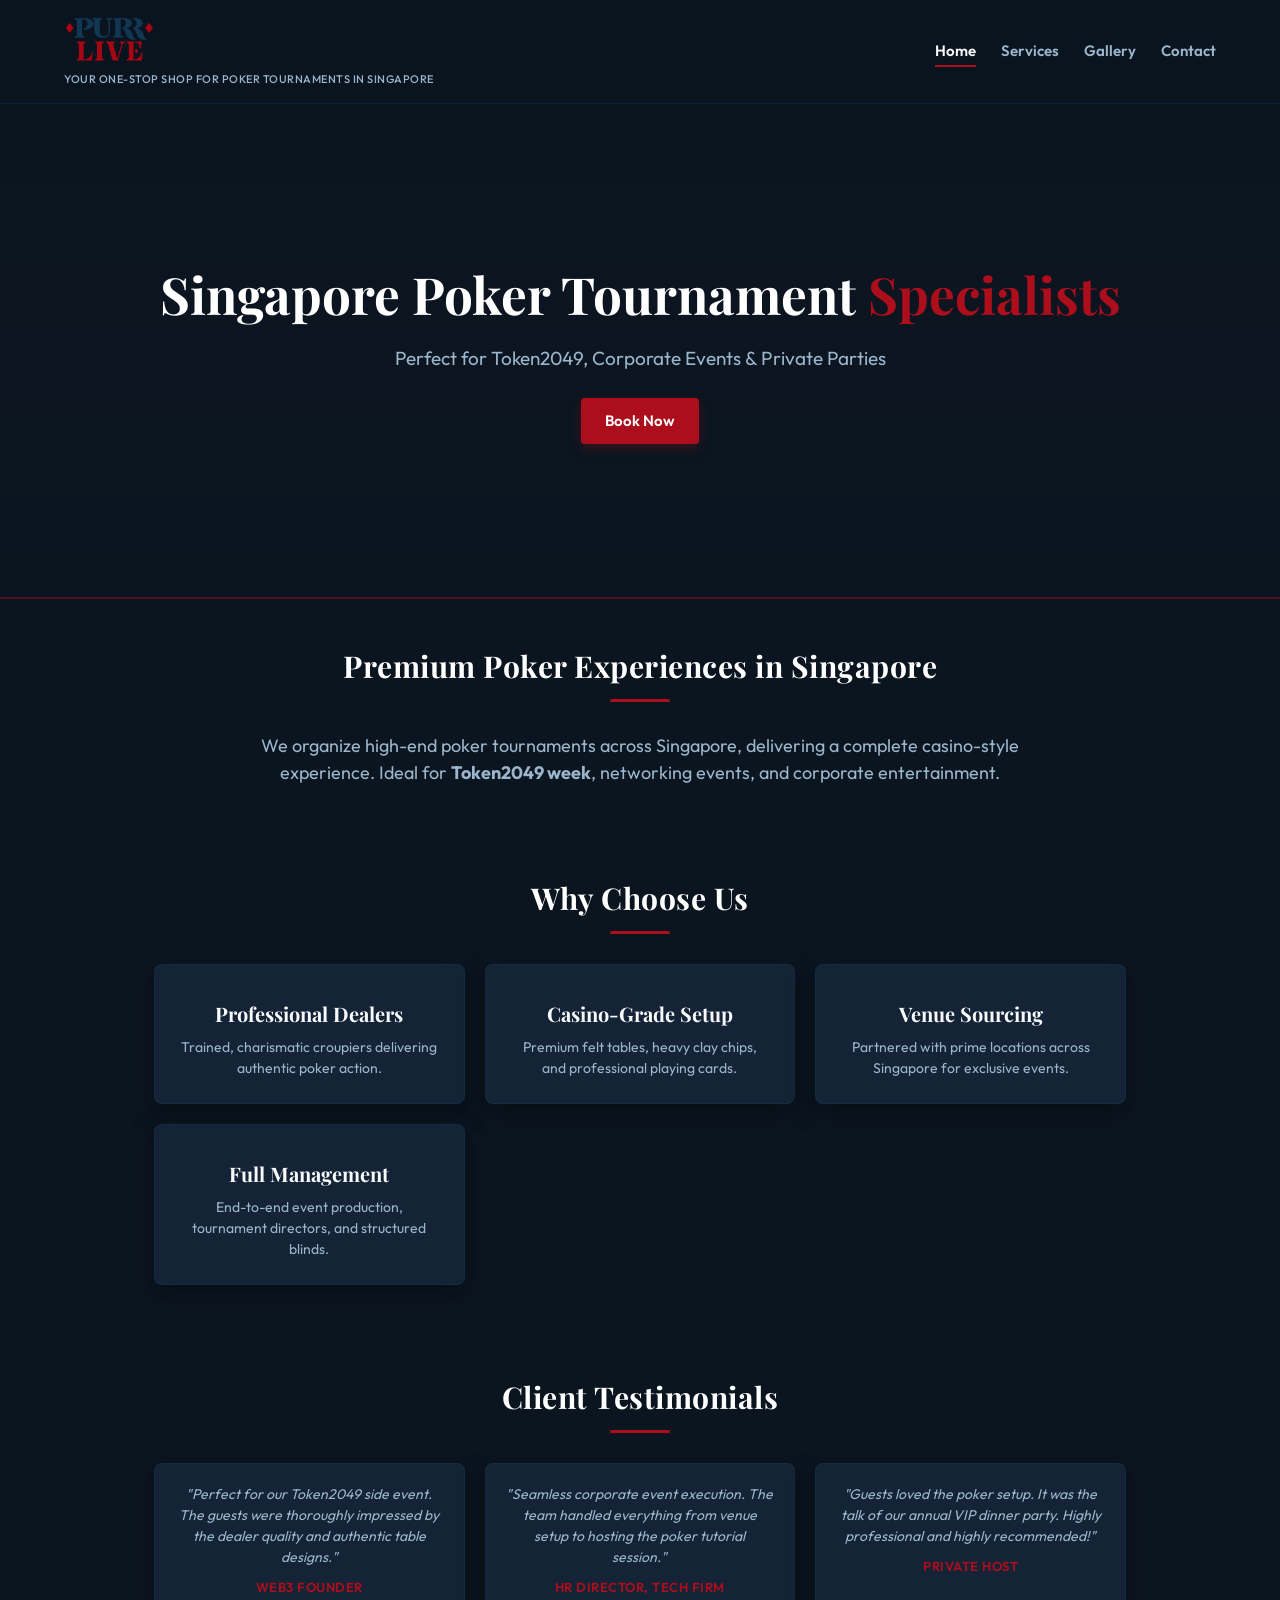
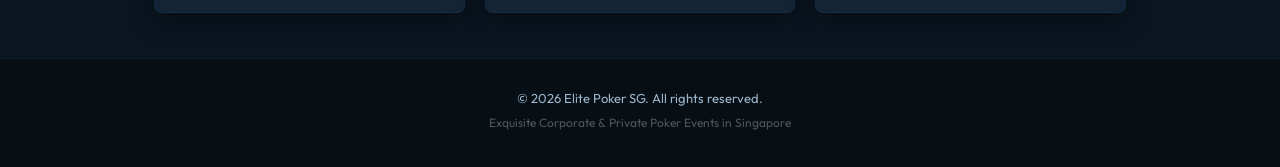
==== index.html @ 1784d0e1 "Initial commit" ====
<!DOCTYPE html>
<html lang="en">
<head>
  <meta charset="UTF-8">
  <meta name="viewport" content="width=device-width, initial-scale=1.0">
  <title>Poker Tournament Organizer Singapore | Token2049 Events - Elite Poker SG</title>
  <meta name="description" content="Premium poker tournament event services in Singapore. Ideal for Token2049, corporate events, and private parties. Tables, chips, dealers, full event setup.">
  <link rel="stylesheet" href="style.css">
</head>
<body>

  <nav>
    <div class="logo-container">
      <a href="index.html" class="logo"><img src="images/logo.png" alt="Elite Poker Logo"></a>
      <span class="tagline">Your one-stop shop for poker tournaments in Singapore</span>
    </div>
    <button class="menu-btn" id="menu-toggle">☰</button>
    <div class="nav-links" id="nav-links">
      <a href="index.html" class="active">Home</a>
      <a href="services.html">Services</a>
      <a href="gallery.html">Gallery</a>
      <a href="contact.html">Contact</a>
    </div>
  </nav>

  <div class="hero">
    <div class="hero-content">
      <h1>Singapore Poker Tournament <span>Specialists</span></h1>
      <p>Perfect for Token2049, Corporate Events & Private Parties</p>
      <a href="contact.html" class="btn">Book Now</a>
    </div>
  </div>

  <section>
    <h2>Premium Poker Experiences in Singapore</h2>
    <div style="max-width: 800px; margin: 0 auto; text-align: center; font-size: 18px; color: var(--text-muted);">
      <p>
        We organize high-end poker tournaments across Singapore, delivering a complete casino-style experience. Ideal for <strong>Token2049 week</strong>, networking events, and corporate entertainment.
      </p>
    </div>
  </section>

  <section>
    <h2>Why Choose Us</h2>
    <div class="grid">
      <div class="card">
        <h3>Professional Dealers</h3>
        <p>Trained, charismatic croupiers delivering authentic poker action.</p>
      </div>
      <div class="card">
        <h3>Casino-Grade Setup</h3>
        <p>Premium felt tables, heavy clay chips, and professional playing cards.</p>
      </div>
      <div class="card">
        <h3>Venue Sourcing</h3>
        <p>Partnered with prime locations across Singapore for exclusive events.</p>
      </div>
      <div class="card">
        <h3>Full Management</h3>
        <p>End-to-end event production, tournament directors, and structured blinds.</p>
      </div>
    </div>
  </section>

  <section>
    <h2>Client Testimonials</h2>
    <div class="grid">
      <div class="card testimonial-card">
        <p>"Perfect for our Token2049 side event. The guests were thoroughly impressed by the dealer quality and authentic table designs."</p>
        <div class="testimonial-author">Web3 Founder</div>
      </div>
      <div class="card testimonial-card">
        <p>"Seamless corporate event execution. The team handled everything from venue setup to hosting the poker tutorial session."</p>
        <div class="testimonial-author">HR Director, Tech firm</div>
      </div>
      <div class="card testimonial-card">
        <p>"Guests loved the poker setup. It was the talk of our annual VIP dinner party. Highly professional and highly recommended!"</p>
        <div class="testimonial-author">Private Host</div>
      </div>
    </div>
  </section>

  <footer>
    <p>© 2026 Elite Poker SG. All rights reserved.</p>
    <p style="font-size: 12px; color: rgba(255,255,255,0.3);">Exquisite Corporate & Private Poker Events in Singapore</p>
  </footer>

  <script src="script.js"></script>
</body>
</html>
---- style.css ----
@import url('https://fonts.googleapis.com/css2?family=Outfit:wght@300;400;600;700;800&family=Playfair+Display:ital,wght@0,600;0,700;1,500&display=swap');

:root {
  --bg-dark: #0b1520;
  --bg-card: #142436;
  --blue-primary: rgb(18, 55, 83);
  --blue-hover: #225a83;
  --red-primary: rgb(173, 14, 28);
  --red-hover: #cf1a29;
  --text-light: #f8fafc;
  --text-muted: #9bb6cc;
  --border-color: rgba(18, 55, 83, 0.4);
  --border-accent: rgba(173, 14, 28, 0.4);
  --font-heading: 'Playfair Display', serif;
  --font-body: 'Outfit', sans-serif;
  --transition-smooth: all 0.25s cubic-bezier(0.4, 0, 0.2, 1);
  --shadow-premium: 0 8px 24px rgba(0, 0, 0, 0.4);
}

* {
  box-sizing: border-box;
  margin: 0;
  padding: 0;
}

body {
  background: var(--bg-dark);
  color: var(--text-light);
  font-family: var(--font-body);
  line-height: 1.5;
  overflow-x: hidden;
}

/* Navigation Bar */
nav {
  display: flex;
  justify-content: space-between;
  align-items: center;
  padding: 15px 5%;
  background: rgba(11, 21, 32, 0.95);
  backdrop-filter: blur(10px);
  position: sticky;
  top: 0;
  z-index: 1000;
  border-bottom: 1px solid var(--border-color);
}

.logo-container {
  display: flex;
  flex-direction: column;
  gap: 2px;
}

.logo img {
  height: 48px;
  width: auto;
  object-fit: contain;
}

.tagline {
  font-size: 11px;
  color: var(--text-muted);
  font-weight: 500;
  letter-spacing: 0.5px;
  text-transform: uppercase;
}

.nav-links {
  display: flex;
  gap: 25px;
}

.nav-links a {
  color: var(--text-muted);
  text-decoration: none;
  font-weight: 600;
  font-size: 15px;
  transition: var(--transition-smooth);
  position: relative;
  padding: 4px 0;
}

.nav-links a::after {
  content: '';
  position: absolute;
  bottom: 0;
  left: 0;
  width: 0;
  height: 2px;
  background-color: var(--red-primary);
  transition: var(--transition-smooth);
}

.nav-links a:hover, .nav-links a.active {
  color: var(--text-light);
}

.nav-links a:hover::after, .nav-links a.active::after {
  width: 100%;
}

/* Hero Section */
.hero {
  height: 55vh;
  min-height: 380px;
  background: linear-gradient(rgba(11, 21, 32, 0.8), rgba(11, 21, 32, 0.9)),
              url('images/hero.jpg') center/cover no-repeat;
  display: flex;
  align-items: center;
  justify-content: center;
  text-align: center;
  padding: 0 20px;
  border-bottom: 2px solid var(--border-accent);
  position: relative;
}

.hero-content h1 {
  font-family: var(--font-heading);
  font-size: clamp(32px, 4vw, 52px);
  margin-bottom: 12px;
  color: #fff;
  font-weight: 700;
}

.hero-content h1 span {
  color: var(--red-primary);
}

.hero-content p {
  font-size: clamp(15px, 1.8vw, 19px);
  color: var(--text-muted);
  max-width: 600px;
  margin: 0 auto 25px;
}

/* Section Spacing Reductions */
section {
  padding: 45px 5%;
  max-width: 1100px;
  margin: auto;
}

h2 {
  font-family: var(--font-heading);
  font-size: 30px;
  text-align: center;
  margin-bottom: 30px;
  position: relative;
  letter-spacing: 0.5px;
  color: #fff;
}

h2::after {
  content: '';
  display: block;
  width: 60px;
  height: 3px;
  background: var(--red-primary);
  margin: 10px auto 0;
  border-radius: 2px;
}

/* Grids & Cards */
.grid {
  display: grid;
  grid-template-columns: repeat(auto-fit, minmax(280px, 1fr));
  gap: 20px;
}

.card {
  background: var(--bg-card);
  padding: 24px;
  border-radius: 8px;
  border: 1px solid var(--border-color);
  box-shadow: var(--shadow-premium);
  transition: var(--transition-smooth);
  text-align: center;
}

.card:hover {
  transform: translateY(-4px);
  border-color: var(--red-primary);
  box-shadow: 0 10px 20px rgba(173, 14, 28, 0.15);
}

.card h3 {
  font-family: var(--font-heading);
  font-size: 20px;
  margin: 10px 0 8px;
  color: var(--text-light);
}

.card p {
  color: var(--text-muted);
  font-size: 14px;
}

.card img {
  width: 100%;
  height: 160px;
  object-fit: cover;
  border-radius: 4px;
  margin-bottom: 12px;
  border: 1px solid rgba(255, 255, 255, 0.05);
}

/* Buttons */
.btn {
  background: var(--red-primary);
  color: white;
  padding: 12px 24px;
  border: none;
  font-family: var(--font-body);
  font-weight: 600;
  font-size: 15px;
  cursor: pointer;
  text-decoration: none;
  display: inline-flex;
  align-items: center;
  justify-content: center;
  border-radius: 4px;
  transition: var(--transition-smooth);
  box-shadow: 0 4px 12px rgba(173, 14, 28, 0.3);
}

.btn:hover {
  background: var(--blue-primary);
  box-shadow: 0 4px 12px rgba(18, 55, 83, 0.4);
  transform: translateY(-1px);
}

.btn-secondary {
  background: transparent;
  color: var(--text-light);
  border: 1px solid var(--border-color);
  box-shadow: none;
}

.btn-secondary:hover {
  background: var(--blue-primary);
  border-color: var(--blue-primary);
}

/* Forms */
form {
  max-width: 550px;
  margin: 0 auto;
  background: var(--bg-card);
  padding: 30px;
  border-radius: 8px;
  border: 1px solid var(--border-color);
  box-shadow: var(--shadow-premium);
}

form label {
  display: block;
  margin-bottom: 6px;
  font-size: 13px;
  font-weight: 600;
  color: var(--text-light);
  text-transform: uppercase;
  letter-spacing: 0.5px;
}

form input, form textarea {
  width: 100%;
  padding: 12px 14px;
  margin-bottom: 15px;
  background: var(--bg-dark);
  border: 1px solid var(--border-color);
  border-radius: 4px;
  color: var(--text-light);
  font-family: var(--font-body);
  font-size: 14px;
  transition: var(--transition-smooth);
}

form input:focus, form textarea:focus {
  outline: none;
  border-color: var(--red-primary);
  box-shadow: 0 0 8px rgba(173, 14, 28, 0.2);
}

form button[type="submit"] {
  width: 100%;
  margin-top: 5px;
}

/* Contact Instantly Area */
.whatsapp-contact {
  text-align: center;
  margin-top: 30px;
  padding: 25px;
  background: var(--bg-card);
  border-radius: 8px;
  border: 1px dashed var(--border-accent);
}

.whatsapp-contact h3 {
  font-family: var(--font-heading);
  color: var(--text-light);
  margin-bottom: 10px;
  font-size: 18px;
}

.whatsapp-contact .btn {
  background: #189844;
  box-shadow: 0 4px 12px rgba(24, 152, 68, 0.3);
}

.whatsapp-contact .btn:hover {
  background: #127233;
}

/* Testimonials */
.testimonial-card {
  font-style: italic;
  position: relative;
  padding: 20px 20px 15px;
}

.testimonial-author {
  font-family: var(--font-body);
  font-style: normal;
  font-weight: 600;
  color: var(--red-primary);
  margin-top: 10px;
  font-size: 13px;
  text-transform: uppercase;
  letter-spacing: 0.5px;
}

/* Gallery Grid */
.gallery-grid {
  display: grid;
  grid-template-columns: repeat(auto-fit, minmax(230px, 1fr));
  gap: 15px;
}

.gallery-item {
  height: 220px;
  border-radius: 8px;
  overflow: hidden;
  border: 1px solid var(--border-color);
  box-shadow: var(--shadow-premium);
  position: relative;
  cursor: pointer;
}

.gallery-item img {
  width: 100%;
  height: 100%;
  object-fit: cover;
  transition: var(--transition-smooth);
}

.gallery-item:hover img {
  transform: scale(1.05);
}

.gallery-overlay {
  position: absolute;
  inset: 0;
  background: linear-gradient(to top, rgba(11, 21, 32, 0.95), transparent 70%);
  opacity: 0;
  display: flex;
  align-items: flex-end;
  justify-content: center;
  padding: 15px;
  transition: var(--transition-smooth);
}

.gallery-item:hover .gallery-overlay {
  opacity: 1;
}

.gallery-overlay span {
  color: var(--text-light);
  font-weight: 600;
  text-transform: uppercase;
  font-size: 13px;
  letter-spacing: 0.5px;
}

/* Footer */
footer {
  text-align: center;
  padding: 30px 20px;
  background: #070e14;
  color: var(--text-muted);
  border-top: 1px solid var(--border-color);
  font-size: 13px;
}

footer p {
  margin-bottom: 5px;
}

/* Responsive Menu */
.menu-btn {
  display: none;
  background: transparent;
  border: none;
  color: var(--text-light);
  font-size: 24px;
  cursor: pointer;
}

@media (max-width: 768px) {
  .menu-btn {
    display: block;
  }

  .nav-links {
    display: none;
    position: absolute;
    top: 100%;
    left: 0;
    right: 0;
    background: rgba(11, 21, 32, 0.98);
    flex-direction: column;
    padding: 15px;
    gap: 10px;
    border-bottom: 1px solid var(--border-color);
    text-align: center;
  }

  .nav-links.active {
    display: flex;
  }

  .hero-content h1 {
    font-size: 28px;
  }
}
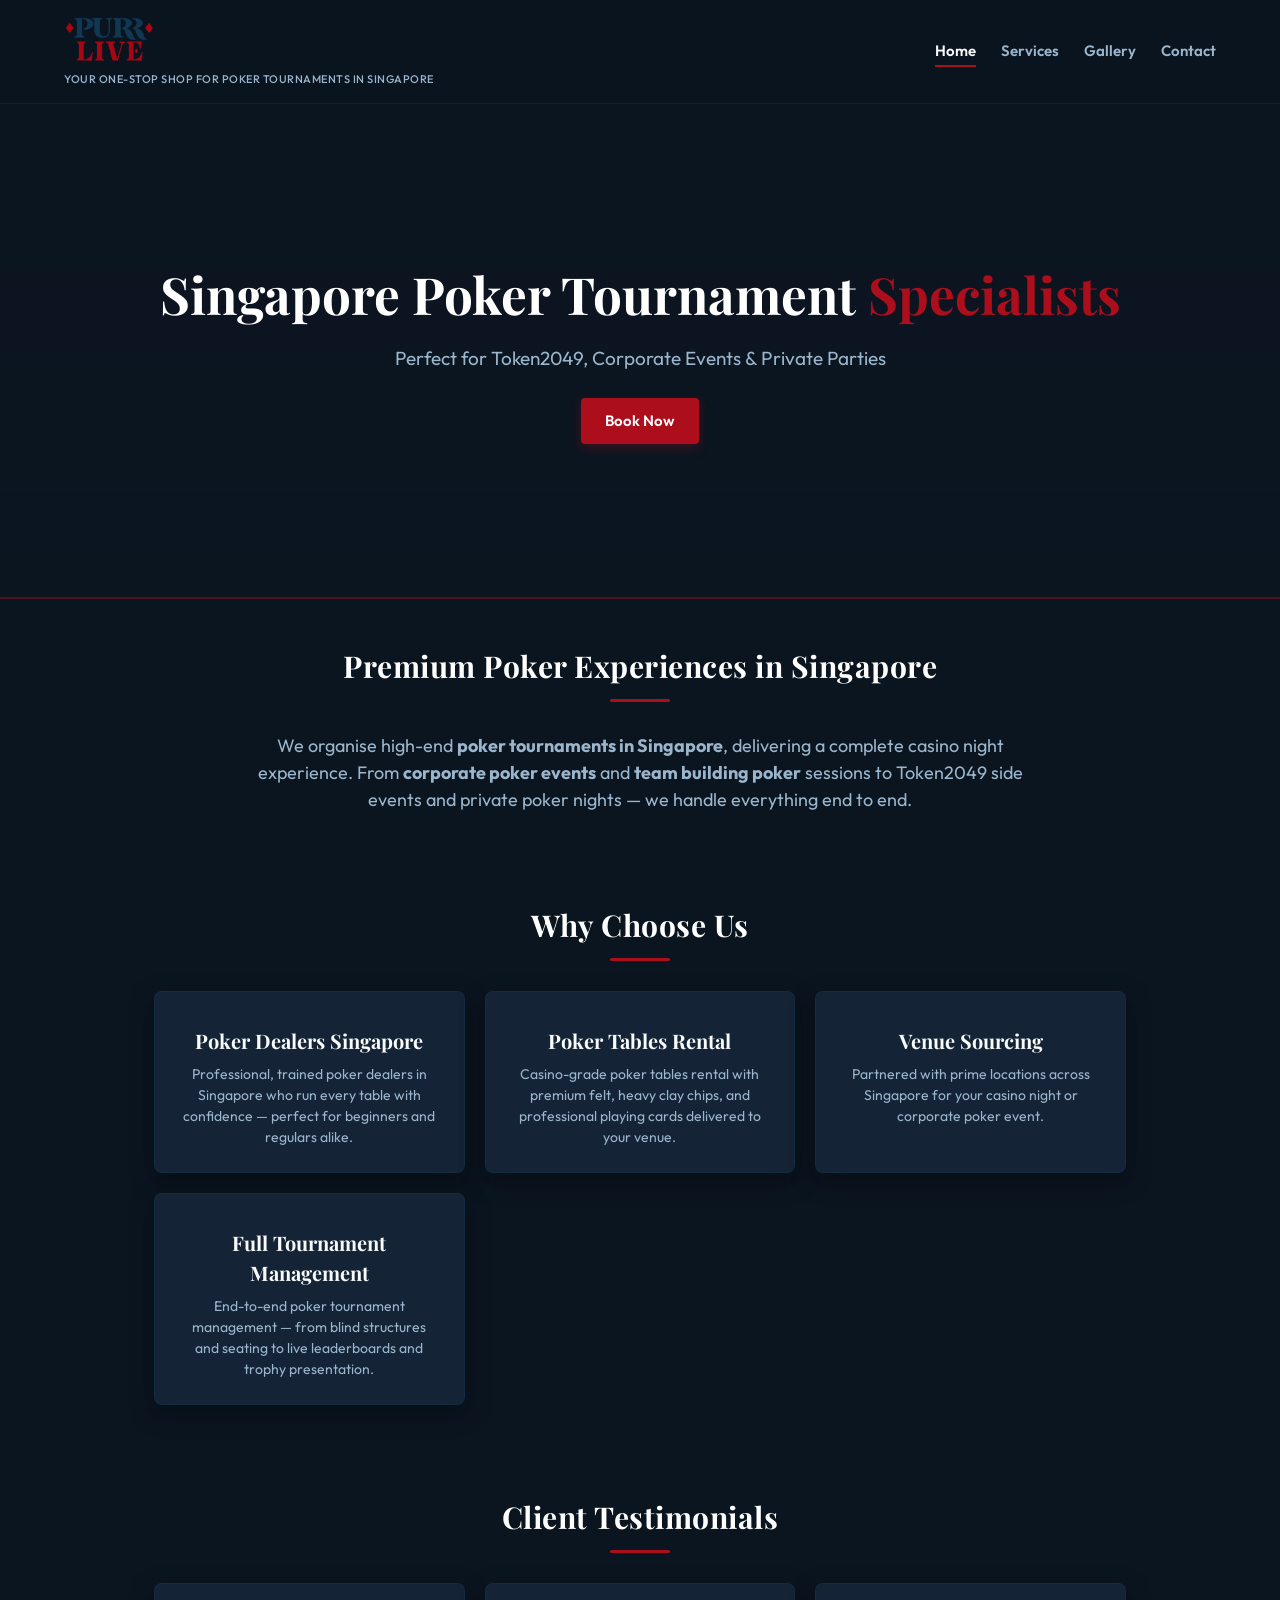
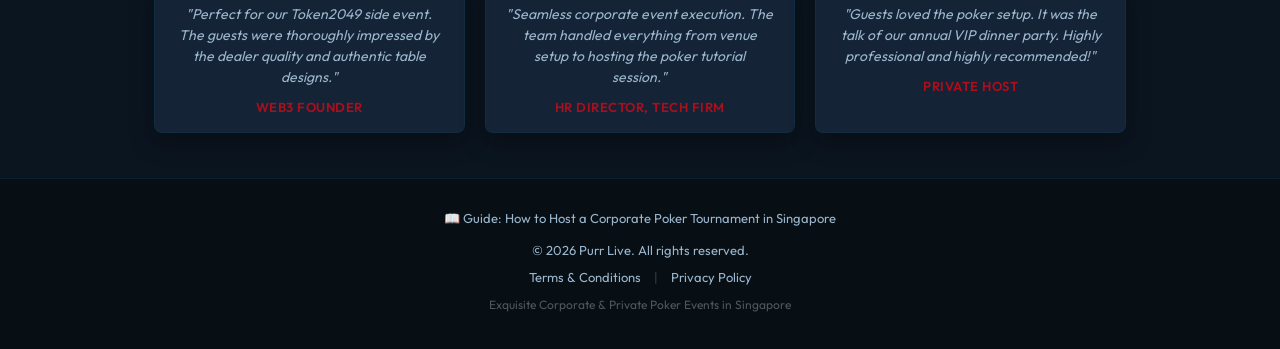
==== commit cbf12a3f: "SEO improvements: titles, meta, OG tags, schema, keywords, article, T&C, privacy, sitemap, robots.tx" ====
--- a/index.html
+++ b/index.html
@@ -3,8 +3,73 @@
 <head>
   <meta charset="UTF-8">
   <meta name="viewport" content="width=device-width, initial-scale=1.0">
-  <title>Poker Tournament Organizer Singapore | Token2049 Events - Elite Poker SG</title>
-  <meta name="description" content="Premium poker tournament event services in Singapore. Ideal for Token2049, corporate events, and private parties. Tables, chips, dealers, full event setup.">
+  <title>Corporate Poker Events Singapore | Purr Live</title>
+  <meta name="description" content="Purr Live organises premium corporate poker tournaments in Singapore. Professional dealers, poker tables, tournament management, venue sourcing and full event production.">
+
+  <!-- Open Graph -->
+  <meta property="og:type" content="website">
+  <meta property="og:site_name" content="Purr Live">
+  <meta property="og:url" content="https://purrlive.xyz/">
+  <meta property="og:title" content="Corporate Poker Events Singapore | Purr Live">
+  <meta property="og:description" content="Purr Live organises premium corporate poker tournaments in Singapore. Professional dealers, poker tables, tournament management, venue sourcing and full event production.">
+  <meta property="og:image" content="https://purrlive.xyz/images/opengraph.png">
+  <meta property="og:image:width" content="1200">
+  <meta property="og:image:height" content="630">
+  <meta property="og:locale" content="en_SG">
+
+  <!-- Twitter Card -->
+  <meta name="twitter:card" content="summary_large_image">
+  <meta name="twitter:title" content="Corporate Poker Events Singapore | Purr Live">
+  <meta name="twitter:description" content="Purr Live organises premium corporate poker tournaments in Singapore. Professional dealers, poker tables, tournament management, venue sourcing and full event production.">
+  <meta name="twitter:image" content="https://purrlive.xyz/images/opengraph.png">
+
+  <!-- Structured Data: LocalBusiness + WebSite -->
+  <script type="application/ld+json">
+  {
+    "@context": "https://schema.org",
+    "@graph": [
+      {
+        "@type": "LocalBusiness",
+        "@id": "https://purrlive.xyz/#business",
+        "name": "Purr Live",
+        "description": "Premium corporate poker tournament organisers in Singapore. We provide professional dealers, casino-grade tables, chips, venue sourcing and full event production.",
+        "url": "https://purrlive.xyz",
+        "telephone": "+6581100622",
+        "image": "https://purrlive.xyz/images/opengraph.png",
+        "priceRange": "$$",
+        "address": {
+          "@type": "PostalAddress",
+          "addressLocality": "Singapore",
+          "addressCountry": "SG"
+        },
+        "areaServed": {
+          "@type": "Country",
+          "name": "Singapore"
+        },
+        "sameAs": [],
+        "hasOfferCatalog": {
+          "@type": "OfferCatalog",
+          "name": "Poker Event Services",
+          "itemListElement": [
+            {"@type": "Offer", "itemOffered": {"@type": "Service", "name": "Professional Poker Dealers"}},
+            {"@type": "Offer", "itemOffered": {"@type": "Service", "name": "Casino-Grade Poker Tables"}},
+            {"@type": "Offer", "itemOffered": {"@type": "Service", "name": "Tournament Management"}},
+            {"@type": "Offer", "itemOffered": {"@type": "Service", "name": "Venue Sourcing"}},
+            {"@type": "Offer", "itemOffered": {"@type": "Service", "name": "Catering Liaison"}}
+          ]
+        }
+      },
+      {
+        "@type": "WebSite",
+        "@id": "https://purrlive.xyz/#website",
+        "url": "https://purrlive.xyz",
+        "name": "Purr Live",
+        "publisher": {"@id": "https://purrlive.xyz/#business"}
+      }
+    ]
+  }
+  </script>
+
   <link rel="stylesheet" href="style.css">
 </head>
 <body>
@@ -35,7 +100,7 @@
     <h2>Premium Poker Experiences in Singapore</h2>
     <div style="max-width: 800px; margin: 0 auto; text-align: center; font-size: 18px; color: var(--text-muted);">
       <p>
-        We organize high-end poker tournaments across Singapore, delivering a complete casino-style experience. Ideal for <strong>Token2049 week</strong>, networking events, and corporate entertainment.
+        We organise high-end <strong>poker tournaments in Singapore</strong>, delivering a complete casino night experience. From <strong>corporate poker events</strong> and <strong>team building poker</strong> sessions to Token2049 side events and private poker nights — we handle everything end to end.
       </p>
     </div>
   </section>
@@ -44,20 +109,20 @@
     <h2>Why Choose Us</h2>
     <div class="grid">
       <div class="card">
-        <h3>Professional Dealers</h3>
-        <p>Trained, charismatic croupiers delivering authentic poker action.</p>
+        <h3>Poker Dealers Singapore</h3>
+        <p>Professional, trained poker dealers in Singapore who run every table with confidence — perfect for beginners and regulars alike.</p>
       </div>
       <div class="card">
-        <h3>Casino-Grade Setup</h3>
-        <p>Premium felt tables, heavy clay chips, and professional playing cards.</p>
+        <h3>Poker Tables Rental</h3>
+        <p>Casino-grade poker tables rental with premium felt, heavy clay chips, and professional playing cards delivered to your venue.</p>
       </div>
       <div class="card">
         <h3>Venue Sourcing</h3>
-        <p>Partnered with prime locations across Singapore for exclusive events.</p>
+        <p>Partnered with prime locations across Singapore for your casino night or corporate poker event.</p>
       </div>
       <div class="card">
-        <h3>Full Management</h3>
-        <p>End-to-end event production, tournament directors, and structured blinds.</p>
+        <h3>Full Tournament Management</h3>
+        <p>End-to-end poker tournament management — from blind structures and seating to live leaderboards and trophy presentation.</p>
       </div>
     </div>
   </section>
@@ -81,8 +146,19 @@
   </section>
 
   <footer>
-    <p>© 2026 Elite Poker SG. All rights reserved.</p>
-    <p style="font-size: 12px; color: rgba(255,255,255,0.3);">Exquisite Corporate & Private Poker Events in Singapore</p>
+    <p style="margin-bottom: 12px;">
+      <a href="how-to-host-poker-tournament-singapore.html" style="color: var(--text-muted); text-decoration: none; font-size: 13px; transition: color 0.2s;"
+         onmouseover="this.style.color='#fff'" onmouseout="this.style.color=''">
+        📖 Guide: How to Host a Corporate Poker Tournament in Singapore
+      </a>
+    </p>
+    <p>© 2026 Purr Live. All rights reserved.</p>
+    <p style="margin-top: 8px;">
+      <a href="terms.html" style="color: var(--text-muted); text-decoration: none; font-size: 13px; margin: 0 10px;">Terms &amp; Conditions</a>
+      <span style="color: rgba(255,255,255,0.2);">|</span>
+      <a href="privacy.html" style="color: var(--text-muted); text-decoration: none; font-size: 13px; margin: 0 10px;">Privacy Policy</a>
+    </p>
+    <p style="font-size: 12px; color: rgba(255,255,255,0.3); margin-top: 8px;">Exquisite Corporate &amp; Private Poker Events in Singapore</p>
   </footer>
 
   <script src="script.js"></script>
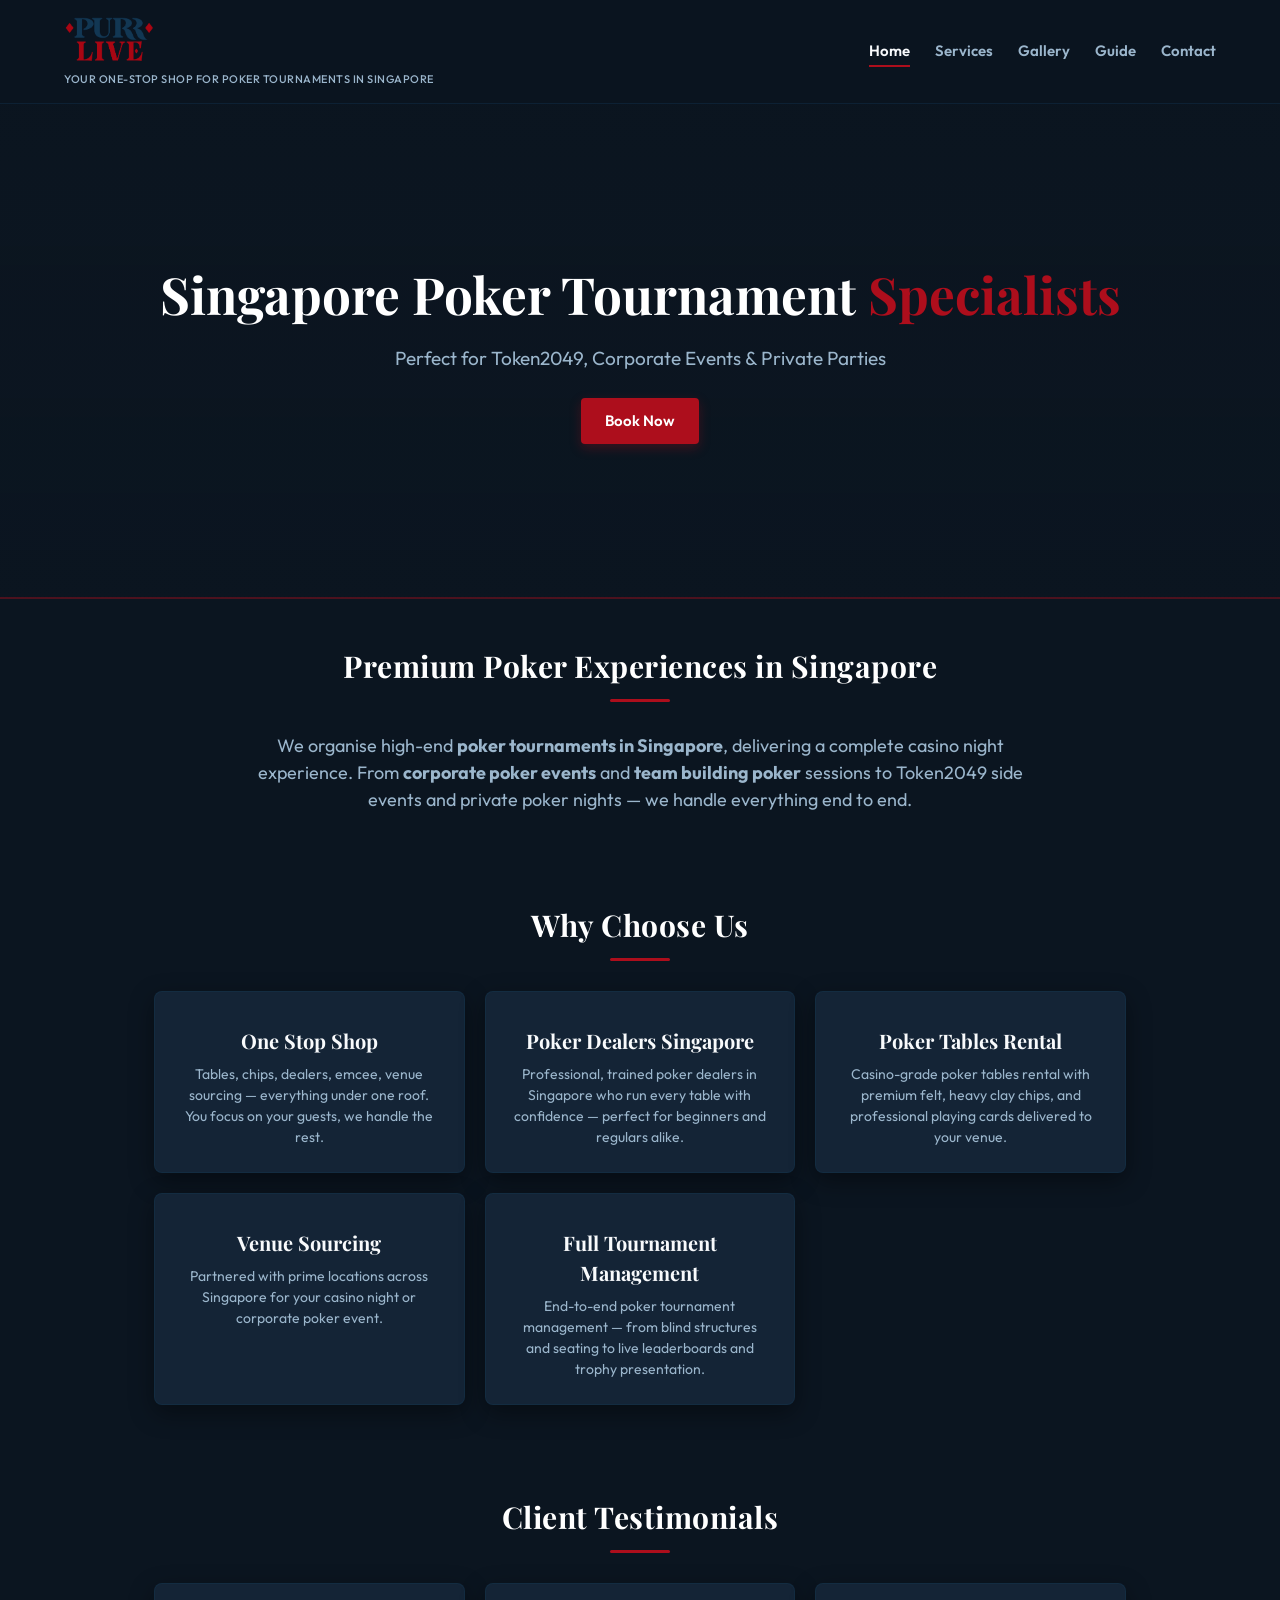
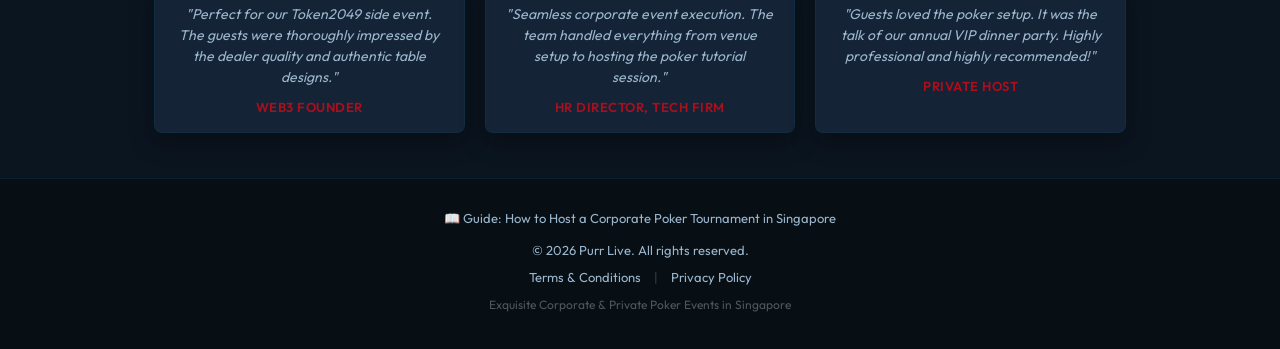
==== commit 591281a0: "Add Guide nav, One Stop Shop card, fix gallery images, embed Tally form" ====
--- a/index.html
+++ b/index.html
@@ -84,6 +84,7 @@
       <a href="index.html" class="active">Home</a>
       <a href="services.html">Services</a>
       <a href="gallery.html">Gallery</a>
+      <a href="how-to-host-poker-tournament-singapore.html">Guide</a>
       <a href="contact.html">Contact</a>
     </div>
   </nav>
@@ -108,6 +109,10 @@
   <section>
     <h2>Why Choose Us</h2>
     <div class="grid">
+      <div class="card">
+        <h3>One Stop Shop</h3>
+        <p>Tables, chips, dealers, emcee, venue sourcing — everything under one roof. You focus on your guests, we handle the rest.</p>
+      </div>
       <div class="card">
         <h3>Poker Dealers Singapore</h3>
         <p>Professional, trained poker dealers in Singapore who run every table with confidence — perfect for beginners and regulars alike.</p>
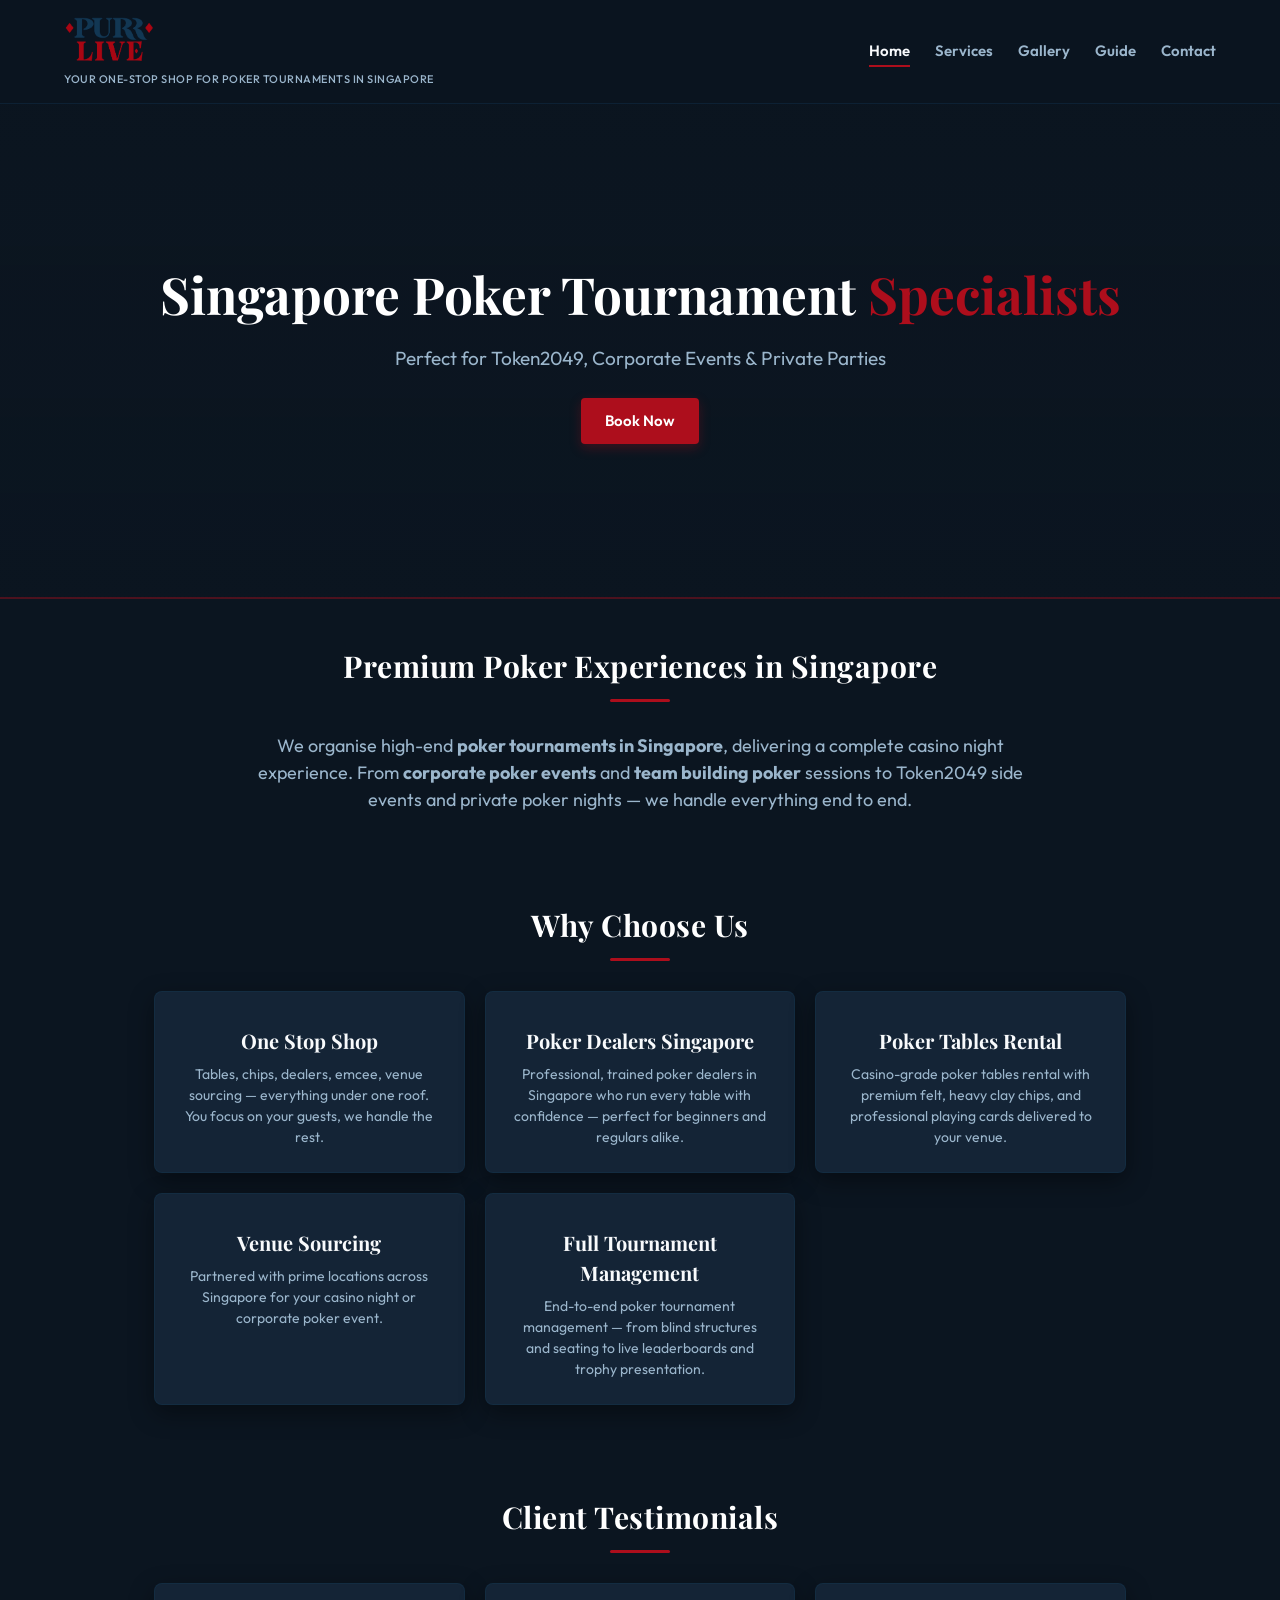
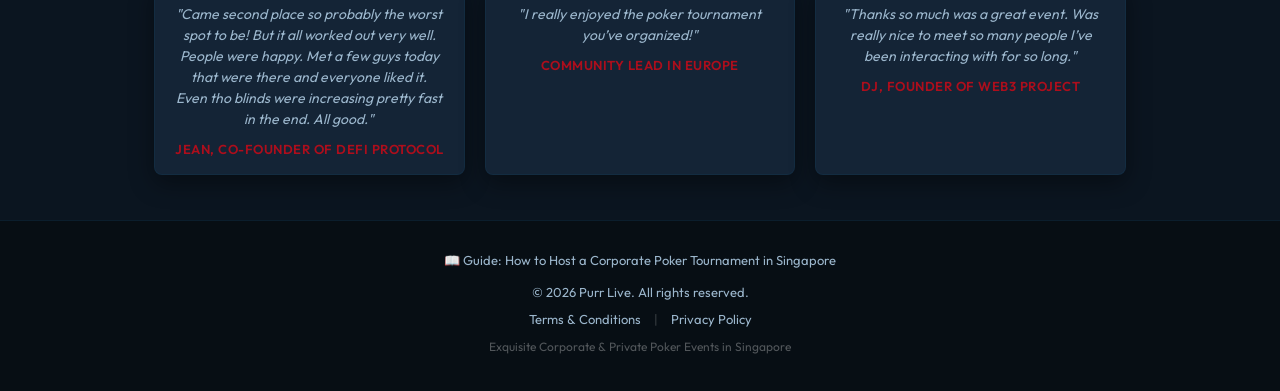
==== commit e5f62571: "Update client testimonials with recent feedback" ====
--- a/index.html
+++ b/index.html
@@ -136,16 +136,16 @@
     <h2>Client Testimonials</h2>
     <div class="grid">
       <div class="card testimonial-card">
-        <p>"Perfect for our Token2049 side event. The guests were thoroughly impressed by the dealer quality and authentic table designs."</p>
-        <div class="testimonial-author">Web3 Founder</div>
+        <p>"Came second place so probably the worst spot to be! But it all worked out very well. People were happy. Met a few guys today that were there and everyone liked it. Even tho blinds were increasing pretty fast in the end. All good."</p>
+        <div class="testimonial-author">Jean, co-founder of Defi protocol</div>
       </div>
       <div class="card testimonial-card">
-        <p>"Seamless corporate event execution. The team handled everything from venue setup to hosting the poker tutorial session."</p>
-        <div class="testimonial-author">HR Director, Tech firm</div>
+        <p>"I really enjoyed the poker tournament you’ve organized!"</p>
+        <div class="testimonial-author">Community Lead in Europe</div>
       </div>
       <div class="card testimonial-card">
-        <p>"Guests loved the poker setup. It was the talk of our annual VIP dinner party. Highly professional and highly recommended!"</p>
-        <div class="testimonial-author">Private Host</div>
+        <p>"Thanks so much was a great event. Was really nice to meet so many people I’ve been interacting with for so long."</p>
+        <div class="testimonial-author">DJ, Founder of web3 project</div>
       </div>
     </div>
   </section>
